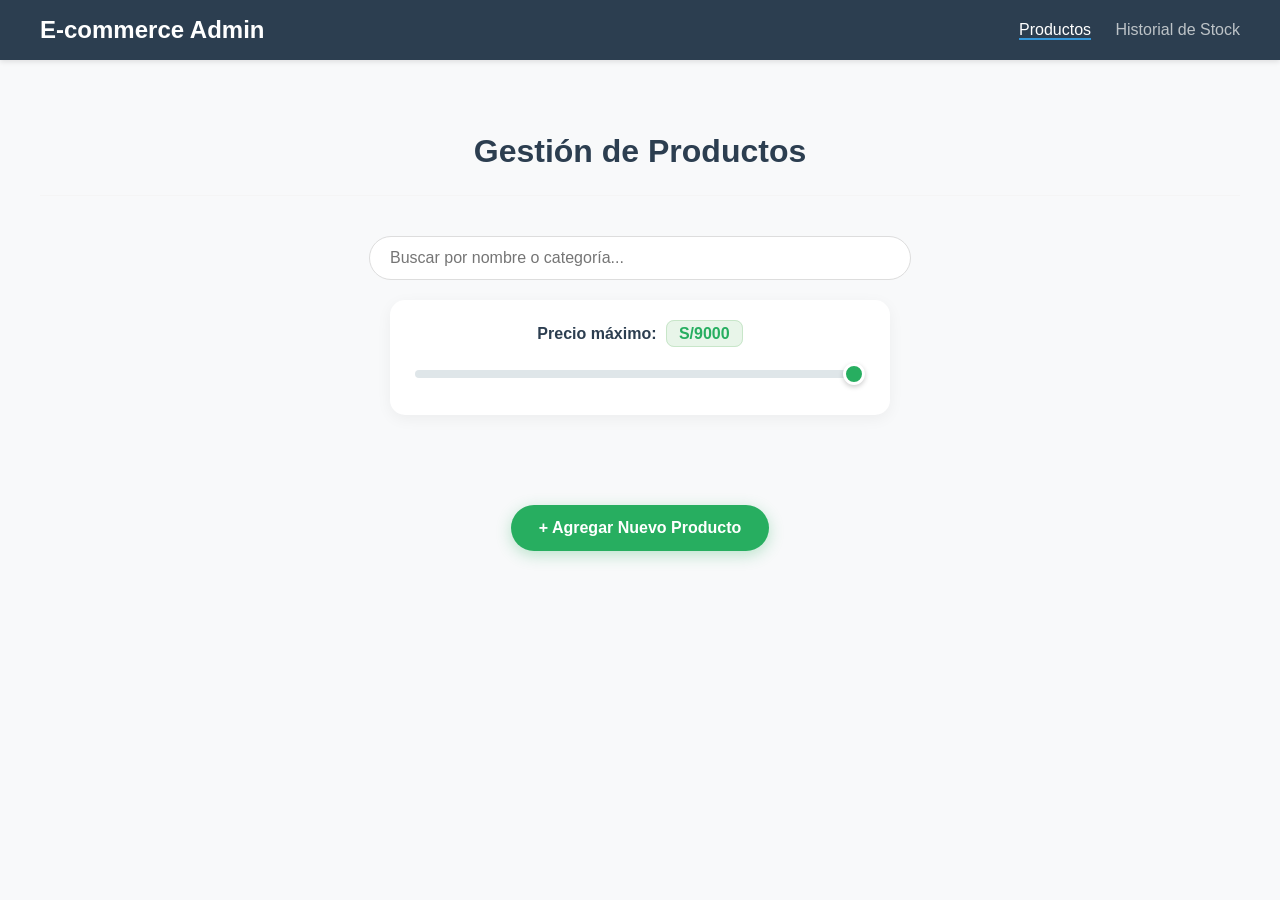
==== frontend/index.html @ ecd9fe41 "Implementacion de una salida al comprar productos simulando la compra  y mejora de los estilos" ====
<!DOCTYPE html>
<html lang="en">
<head>
    <meta charset="UTF-8">
    <meta name="viewport" content="width=device-width, initial-scale=1.0">
    <title>Mi Tienda</title>
    <link rel="stylesheet" href="css/styles.css">
</head>
<body>
    <nav class="navbar">
        <div class="nav-container">
            <span class="logo">E-commerce Admin</span>
            <div class="nav-links">
                <a href="index.html" class="active">Productos</a>
                <a href="historial.html">Historial de Stock</a>
            </div>
        </div>
    </nav>

    <main class="container">
        <h1>Gestión de Productos</h1>
        <div class="filtros-seccion">
            <div class="filter-container" id="categorias-filtros">
            </div>
        </div>

        <div class="search-container">
            <input type="text" id="buscador" placeholder="Buscar por nombre o categoría..." onkeyup="filtrarProductos()">
        </div>

        <div class="precio-filtro-container">
            <label for="precioRange">Precio máximo: <span id="precioMaxLabel">S/9000</span></label>
            <input type="range" id="precioRange" min="0" max="9000" step="50" value="9000" oninput="filtrarProductos()">
        </div>

        <div id="contenedor-productos"></div>

        <div class="admin-actions">
    <button class="btn-principal" onclick="abrirModal()">+ Agregar Nuevo Producto</button>
</div>

    <div id="modalProducto" class="modal">
        <div class="modal-content">
            <span class="close" onclick="cerrarModal()">&times;</span>
            <h2>Detalles del Producto</h2>
            <div class="form-container-modal">
                <input type="text" id="nombre" placeholder="Nombre del producto">
            <div class="row">
                <input type="number" id="precio" placeholder="Precio (S/)">
                <select id="categoria">
                    <option value="">Categoría</option>
                </select>
            </div>
                <input type="text" id="imagenURL" placeholder="URL de la imagen">
                <button class="btn-guardar" onclick="agregarProducto()">Guardar en Catálogo</button>
            </div>
        </div>
    </div>
    </main>
    
    <script src="js/app.js"></script>
</body>
</html>
---- frontend/css/styles.css ----
/* Estilos para la Navbar */
.navbar {
    background-color: #2c3e50;
    padding: 1rem 0;
    color: white;
    margin-bottom: 2rem;
    box-shadow: 0 2px 5px rgba(0,0,0,0.1);
    
    /* SEGURIDAD DE ANCHO TOTAL */
    width: 100%;
    margin-top: 0;
}

.nav-container {
    max-width: 1200px;
    margin: 0 auto;
    display: flex;
    justify-content: space-between;
    align-items: center;
    padding: 0 20px;
}

.logo {
    font-size: 1.5rem;
    font-weight: bold;
}

.nav-links a {
    color: #bdc3c7;
    text-decoration: none;
    margin-left: 20px;
    font-weight: 500;
    transition: color 0.3s;
}

.nav-links a:hover, .nav-links a.active {
    color: white;
    border-bottom: 2px solid #3498db;
}

.container {
    max-width: 1200px;
    margin: 0 auto;
    padding: 20px;
}

/* --- CONFIGURACIÓN GENERAL --- */
body {
    font-family: 'Segoe UI', Roboto, Helvetica, Arial, sans-serif;
    background-color: #f8f9fa;
    margin: 0;
    padding: 0px;
    color: #333;
}



h1, h2 {
    text-align: center;
    color: #2c3e50;
}

/* --- CONTENEDOR DE PRODUCTOS --- */
#contenedor-productos {
    display: flex;
    gap: 25px;
    flex-wrap: wrap;
    justify-content: center;
    padding: 20px 0;
}

/* --- TARJETA DE PRODUCTO (CARD) --- */
.card {
    background: white;
    width: 240px;
    border-radius: 12px;
    overflow: hidden; /* Para que la imagen respete el radio del borde */
    box-shadow: 0 4px 15px rgba(0,0,0,0.1);
    display: flex;
    flex-direction: column;
    transition: transform 0.3s ease, box-shadow 0.3s ease;
}

.card:hover {
    transform: translateY(-5px);
    box-shadow: 0 8px 25px rgba(0,0,0,0.15);
}

/* --- IMAGEN DEL PRODUCTO --- */
.card img {
    width: 100%;
    height: 180px;
    object-fit: contain; /* Evita que la imagen se deforme */
    background-color: #fff;
    padding: 10px;
    box-sizing: border-box;
    border-bottom: 1px solid #f0f0f0;
    min-height: 180px; 
}

/* --- CUERPO DE LA TARJETA --- */
.card-body {
    padding: 15px;
    display: flex;
    flex-direction: column;
    gap: 8px;
}

.card h3 {
    margin: 0;
    font-size: 1.1rem;
    color: #1a1a1a;
    min-height: 2.8em; /* Reserva espacio para nombres largos */
}

.categoria span {
    background: #e9ecef;
    padding: 4px 12px;
    border-radius: 20px;
    font-size: 0.75rem;
    font-weight: bold;
    color: #6c757d;
    text-transform: uppercase;
}

.precio {
    font-size: 1.25rem;
    font-weight: bold;
    color: #28a745;
    margin: 5px 0;
}

/* --- PIE DE LA TARJETA (BOTONES) --- */
.card-footer {
    padding: 15px;
    display: flex;
    flex-direction: column;
    gap: 10px;
    margin-top: auto; 
}


.btn-comprar {
    width: 100%;
    padding: 10px;
    background-color: #007bff;
    color: white;
    border: none;
    border-radius: 8px;
    font-weight: 600;
    cursor: pointer;
    transition: background 0.3s;
}

.btn-comprar:hover {
    background-color: #0056b3;
}


.acciones-admin {
    display: flex;
    justify-content: center;
    gap: 10px;
    margin-top: 5px;
}

.btn-icon {
    flex: 1;
    display: flex;
    align-items: center;
    justify-content: center;
    padding: 8px;
    border: none;
    border-radius: 8px;
    cursor: pointer;
    width: 35px;
    height: 35px;
    transition: opacity 0.2s, transform 0.2s;
}

.btn-icon:hover {
    opacity: 0.9;
    transform: scale(1.05);
}

.btn-icon img {
    width: 18px !important; 
    height: 18px !important;
    border: none !important;
    padding: 0 !important;
    background: transparent !important;
}

.btn-editar { background-color: #ffc107; }
.btn-eliminar { background-color: #dc3545; }


h2 {
    margin-top: 50px;
    border-top: 2px solid #ddd;
    padding-top: 30px;
}

.form-container {
    max-width: 400px;
    margin: 0 auto 50px auto;
    display: flex;
    flex-direction: column;
    gap: 10px;
    background: white;
    padding: 20px;
    border-radius: 10px;
    box-shadow: 0 2px 10px rgba(0,0,0,0.05);
}


@keyframes spin {
    to { transform: rotate(360deg); }
}

.spinner {
    display: inline-block;
    width: 12px;
    height: 12px;
    border: 2px solid rgba(255,255,255,.3);
    border-radius: 50%;
    border-top-color: #fff;
    animation: spin 0.8s linear infinite;
    margin-left: 8px;
    vertical-align: middle;
}


.form-container button {
    transition: background-color 0.3s ease, transform 0.2s ease;
}

.form-container button:disabled {
    cursor: not-allowed;
    opacity: 0.8;
}

input, select {
    padding: 10px;
    border: 1px solid #ccc;
    border-radius: 5px;
    font-size: 1rem;
}

button[onclick="agregarProducto()"] {
    background-color: #28a745;
    color: white;
    font-weight: bold;
    padding: 12px;
    border: none;
    border-radius: 5px;
    cursor: pointer;
}


/* Contenedor de notificaciones */
#toast-container {
    position: fixed;
    top: 20px;
    right: 20px;
    z-index: 1000;
}

.toast {
    background-color: #333;
    color: white;
    padding: 12px 24px;
    border-radius: 8px;
    margin-bottom: 10px;
    box-shadow: 0 4px 12px rgba(0,0,0,0.15);
    display: flex;
    align-items: center;
    animation: slideIn 0.3s ease, fadeOut 0.5s ease 2.5s forwards;
    min-width: 200px;
}

.toast.success { border-left: 5px solid #28a745; }
.toast.error { border-left: 5px solid #dc3545; }
.toast.warning { border-left: 5px solid #ffc107; }

@keyframes slideIn {
    from { transform: translateX(100%); opacity: 0; }
    to { transform: translateX(0); opacity: 1; }
}

@keyframes fadeOut {
    to { opacity: 0; transform: translateY(-20px); }
}


/*ESTILOS FILTRO POR CATEGORIA*/
.filtros-seccion {
    margin-top: 25px;
    padding-top: 20px;
    border-top: 1px solid #f5f5f5;
}

.filter-container {
    display: flex;
    justify-content: center;
    gap: 10px;
    flex-wrap: wrap;
}

.filter-btn {
    padding: 8px 20px;
    border: 2px solid #007bff;
    background-color: white;
    color: #007bff;
    border-radius: 25px;
    cursor: pointer;
    font-weight: bold;
    transition: all 0.3s ease;
}

.filter-btn:hover {
    background-color: #f0f7ff;
}

.filter-btn.active {
    background-color: #007bff;
    color: white;
    box-shadow: 0 4px 10px rgba(0, 123, 255, 0.3);
}


/* --- CONTENEDOR DEL SLIDER DE PRECIO --- */
.precio-filtro-container {
    max-width: 500px;
    margin: 20px auto; /* Centra el bloque entero horizontalmente */
    padding: 25px;     /* Espacio interno para que nada toque los bordes */
    background: #ffffff;
    border-radius: 15px;
    box-shadow: 0 4px 15px rgba(0,0,0,0.05);
    box-sizing: border-box; /* CRÍTICO: asegura que el padding no estire el div */
    display: flex;
    flex-direction: column;
    align-items: center;    /* Centra los hijos (label e input) */
}

.precio-filtro-container label {
    display: block;
    margin-bottom: 15px;
    font-weight: 600;
    color: #2c3e50;
    font-size: 1rem;
}

#precioMaxLabel {
    background: #e8f5e9; /* Verde suave de fondo */
    color: #27ae60;    /* Verde profesional */
    padding: 4px 12px;
    border-radius: 8px;
    font-weight: bold;
    margin-left: 5px;
    border: 1px solid #c8e6c9;
}

/* --- ESTILOS DEL INPUT RANGE (EL SLIDER) --- */
input[type=range] {
    -webkit-appearance: none; /* Quita el estilo por defecto */
    width: 100%;
    background: transparent;
    cursor: pointer;
    border: none;
}

input[type=range]:focus {
    outline: none;
}

/* La línea/pista del slider (Chrome, Safari, Edge) */
input[type=range]::-webkit-slider-runnable-track {
    width: 100%;
    height: 8px;
    background: #dfe6e9;
    border-radius: 5px;
    transition: background 0.3s;
}

/* El círculo/botón del slider (Chrome, Safari, Edge) */
input[type=range]::-webkit-slider-thumb {
    -webkit-appearance: none;
    height: 22px;
    width: 22px;
    border-radius: 50%;
    background: #27ae60;
    border: 3px solid #ffffff;
    box-shadow: 0 2px 5px rgba(0,0,0,0.2);
    margin-top: -7px; /* Centra el botón sobre la línea */
    transition: transform 0.2s ease, background 0.2s ease;
}

/* Efecto hover al tocar el botón */
input[type=range]:active::-webkit-slider-thumb {
    transform: scale(1.2);
    background: #219150;
}

/* La línea/pista (Firefox) */
input[type=range]::-moz-range-track {
    width: 100%;
    height: 8px;
    background: #dfe6e9;
    border-radius: 5px;
}

/* El botón (Firefox) */
input[type=range]::-moz-range-thumb {
    height: 18px;
    width: 18px;
    border-radius: 50%;
    background: #27ae60;
    border: 3px solid #ffffff;
    box-shadow: 0 2px 5px rgba(0,0,0,0.2);
    cursor: pointer;
}


.search-container {
    margin: 20px 0;
    text-align: center;
}

#buscador {
    width: 80%;
    max-width: 500px;
    padding: 12px 20px;
    border-radius: 25px;
    border: 1px solid #ddd;
    outline: none;
    transition: box-shadow 0.3s ease;
}

#buscador:focus {
    box-shadow: 0 0 8px rgba(0, 123, 255, 0.5);
}

/*Estilos del stock*/
.stock-bajo {
    color: #dc3545; /* Rojo */
    font-weight: bold;
}

.stock-normal {
    color: #28a745; /* Verde */
}

/* Estilo para el botón de surtir */
.btn-surtir {
    background-color: #17a2b8; /* Azul cyan profesional */
}


/*ESTILOS DE LAS ACCIONES DE ADMINISTRADOR */
.admin-actions {
    display: flex;
    justify-content: center;
    margin: 30px 0;
}

.btn-principal {
    background-color: #27ae60;
    color: white;
    padding: 14px 28px;
    border: none;
    border-radius: 50px; /* Estilo redondeado moderno */
    font-size: 1rem;
    font-weight: bold;
    cursor: pointer;
    box-shadow: 0 4px 15px rgba(39, 174, 96, 0.3);
    transition: all 0.3s ease;
}

.btn-principal:hover {
    transform: translateY(-2px);
    background-color: #2ecc71;
    box-shadow: 0 6px 20px rgba(39, 174, 96, 0.4);
}

/* --- ESTILOS DEL MODAL --- */
.modal {
    display: none; 
    position: fixed; 
    z-index: 2000; 
    left: 0;
    top: 0;
    width: 100%;
    height: 100%;
    background-color: rgba(44, 62, 80, 0.7); /* Color del Navbar con transparencia */
    backdrop-filter: blur(5px); /* Efecto desenfoque */
}

.modal-content {
    background-color: #fff;
    margin: 10vh auto;
    padding: 40px;
    border-radius: 20px;
    width: 90%;
    max-width: 500px;
    box-shadow: 0 15px 35px rgba(0,0,0,0.2);
    position: relative;
    animation: zoomIn 0.3s ease;
}

@keyframes zoomIn {
    from { transform: scale(0.9); opacity: 0; }
    to { transform: scale(1); opacity: 1; }
}

.close {
    position: absolute;
    right: 25px;
    top: 20px;
    font-size: 28px;
    color: #95a5a6;
    cursor: pointer;
    transition: color 0.2s;
}

.close:hover {
    color: #e74c3c;
}

/* --- FORMULARIO DENTRO DEL MODAL --- */
.form-container-modal {
    display: flex;
    flex-direction: column;
    gap: 15px;
    margin-top: 20px;
}

.form-container-modal h2 {
    margin-bottom: 10px;
    border: none;
    padding: 0;
}

.form-container-modal .row {
    display: flex;
    gap: 15px;
}

.form-container-modal .row input, 
.form-container-modal .row select {
    flex: 1;
}

.form-container-modal input, 
.form-container-modal select {
    padding: 12px 15px;
    border: 1.5px solid #eee;
    border-radius: 10px;
    font-size: 1rem;
    outline: none;
    transition: border-color 0.3s;
}

.form-container-modal input:focus {
    border-color: #3498db;
}

.btn-guardar {
    background-color: #2c3e50;
    color: white;
    padding: 15px;
    border: none;
    border-radius: 10px;
    font-weight: bold;
    font-size: 1rem;
    cursor: pointer;
    margin-top: 10px;
    transition: background 0.3s;
}

.btn-guardar:hover {
    background-color: #34495e;
}



/*ESTILOS DEL PANEL DE GESTION*/
/* Header Administrativo */
.admin-header {
    background-color: #2c3e50;
    color: white;
    padding: 1.5rem;
    display: flex;
    justify-content: space-between;
    align-items: center;
    box-shadow: 0 4px 10px rgba(0,0,0,0.1);
}

.admin-header h1 {
    font-size: 1.4rem;
    margin: 0;
}

.btn-nav {
    color: #bdc3c7;
    text-decoration: none;
    margin-left: 1.5rem;
    padding: 0.5rem 1rem;
    border-radius: 5px;
    transition: all 0.3s;
}

.btn-nav:hover {
    color: white;
    background-color: rgba(255,255,255,0.1);
}

.btn-nav.active {
    color: white;
    background-color: #3498db;
    font-weight: bold;
}

.table-section {
    margin-top: 2rem;
    background: white;
    padding: 20px;
    border-radius: 10px;
    box-shadow: 0 4px 6px rgba(0,0,0,0.05);
}

.table-wrapper {
    overflow-x: auto; /* Permite scroll horizontal en celulares */
}

table {
    width: 100%;
    border-collapse: collapse;
    margin-top: 1rem;
    font-family: 'Segoe UI', Tahoma, Geneva, Verdana, sans-serif;
}

th {
    background-color: #f8f9fa;
    color: #7f8c8d;
    text-transform: uppercase;
    font-size: 0.85rem;
    letter-spacing: 1px;
    padding: 15px;
    border-bottom: 2px solid #eee;
    text-align: left;
}

td {
    padding: 15px;
    border-bottom: 1px solid #f1f1f1;
    color: #34495e;
    font-size: 0.95rem;
}

tr:hover {
    background-color: #fcfcfc;
}

/* Colores para las operaciones */
.badge {
    padding: 5px 10px;
    border-radius: 15px;
    font-size: 0.75rem;
    font-weight: bold;
}

.badge.entrada {
    background-color: #d4edda;
    color: #155724;
}

.badge.salida {
    background-color: #f8d7da;
    color: #721c24;
}

/* Resaltar la cantidad */
.cantidad-positiva {
    color: #27ae60;
    font-weight: bold;
}

.cantidad-negativa {
    color: #e74c3c;
    font-weight: bold;
}
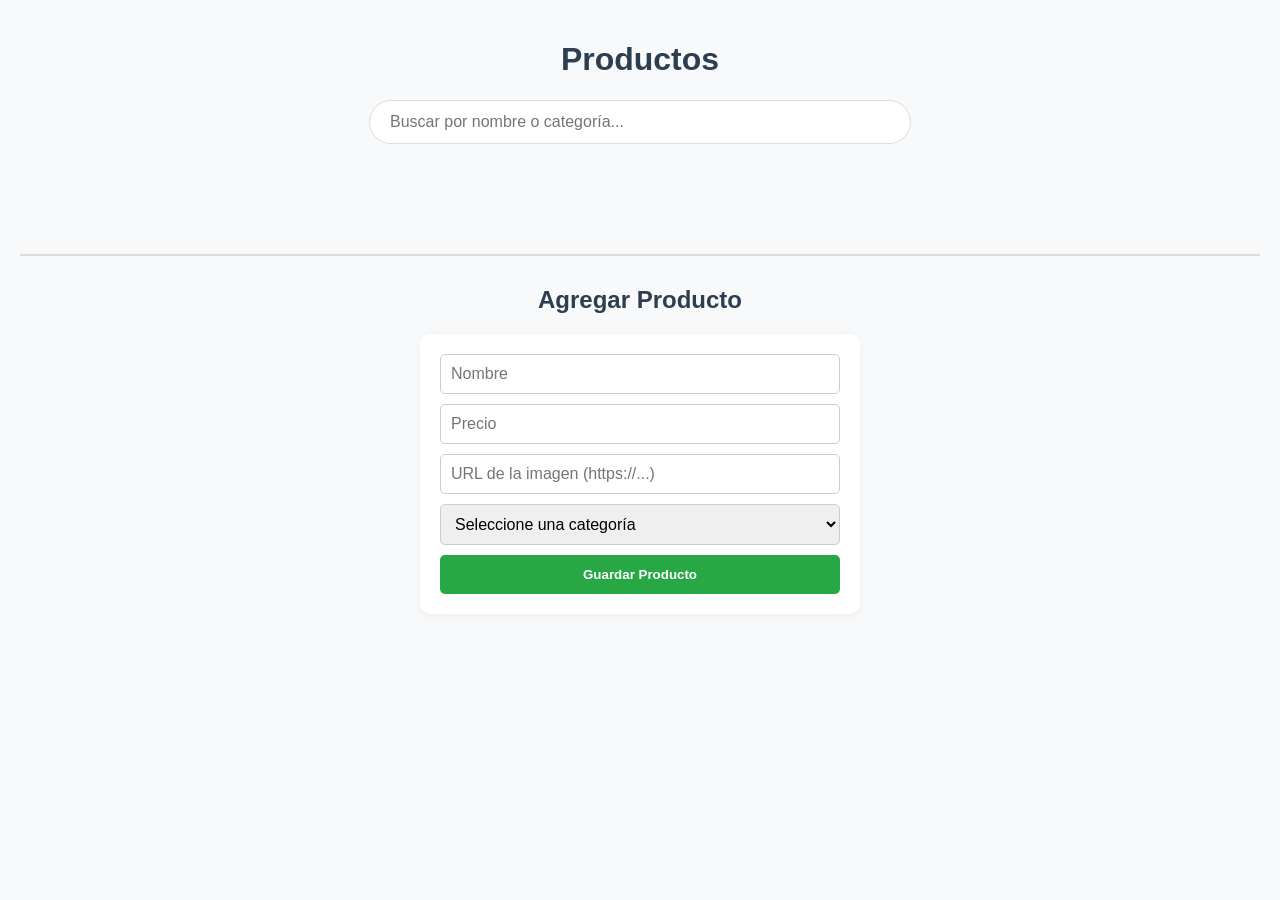
==== commit 678ca2ba: "Merge remote-tracking branch 'origin/renato' into armando" ====
--- a/frontend/index.html
+++ b/frontend/index.html
@@ -7,57 +7,27 @@
     <link rel="stylesheet" href="css/styles.css">
 </head>
 <body>
-    <nav class="navbar">
-        <div class="nav-container">
-            <span class="logo">E-commerce Admin</span>
-            <div class="nav-links">
-                <a href="index.html" class="active">Productos</a>
-                <a href="historial.html">Historial de Stock</a>
-            </div>
+    
+    <h1>Productos</h1>
+    <div class="search-container">
+        <input type="text" id="buscador" placeholder="Buscar por nombre o categoría..." onkeyup="filtrarProductos()">
+    </div>
+
+    <div id="contenedor-productos"></div>
+
+    <h2>Agregar Producto</h2>
+        <div class="form-container">
+            <input type="text" id="nombre" placeholder="Nombre">
+            <input type="number" id="precio" placeholder="Precio">
+            <input type="text" id="imagenURL" placeholder="URL de la imagen (https://...)">
+
+            <select id="categoria">
+                <option value="">Seleccione una categoría</option>
+            </select>
+
+            <button onclick="agregarProducto()">Guardar Producto</button>
         </div>
-    </nav>
-
-    <main class="container">
-        <h1>Gestión de Productos</h1>
-        <div class="filtros-seccion">
-            <div class="filter-container" id="categorias-filtros">
-            </div>
-        </div>
-
-        <div class="search-container">
-            <input type="text" id="buscador" placeholder="Buscar por nombre o categoría..." onkeyup="filtrarProductos()">
-        </div>
-
-        <div class="precio-filtro-container">
-            <label for="precioRange">Precio máximo: <span id="precioMaxLabel">S/9000</span></label>
-            <input type="range" id="precioRange" min="0" max="9000" step="50" value="9000" oninput="filtrarProductos()">
-        </div>
-
-        <div id="contenedor-productos"></div>
-
-        <div class="admin-actions">
-    <button class="btn-principal" onclick="abrirModal()">+ Agregar Nuevo Producto</button>
-</div>
-
-    <div id="modalProducto" class="modal">
-        <div class="modal-content">
-            <span class="close" onclick="cerrarModal()">&times;</span>
-            <h2>Detalles del Producto</h2>
-            <div class="form-container-modal">
-                <input type="text" id="nombre" placeholder="Nombre del producto">
-            <div class="row">
-                <input type="number" id="precio" placeholder="Precio (S/)">
-                <select id="categoria">
-                    <option value="">Categoría</option>
-                </select>
-            </div>
-                <input type="text" id="imagenURL" placeholder="URL de la imagen">
-                <button class="btn-guardar" onclick="agregarProducto()">Guardar en Catálogo</button>
-            </div>
-        </div>
-    </div>
-    </main>
     
     <script src="js/app.js"></script>
 </body>
-</html>+</html> 
--- a/frontend/css/styles.css
+++ b/frontend/css/styles.css
@@ -1,59 +1,11 @@
-/* Estilos para la Navbar */
-.navbar {
-    background-color: #2c3e50;
-    padding: 1rem 0;
-    color: white;
-    margin-bottom: 2rem;
-    box-shadow: 0 2px 5px rgba(0,0,0,0.1);
-    
-    /* SEGURIDAD DE ANCHO TOTAL */
-    width: 100%;
-    margin-top: 0;
-}
-
-.nav-container {
-    max-width: 1200px;
-    margin: 0 auto;
-    display: flex;
-    justify-content: space-between;
-    align-items: center;
-    padding: 0 20px;
-}
-
-.logo {
-    font-size: 1.5rem;
-    font-weight: bold;
-}
-
-.nav-links a {
-    color: #bdc3c7;
-    text-decoration: none;
-    margin-left: 20px;
-    font-weight: 500;
-    transition: color 0.3s;
-}
-
-.nav-links a:hover, .nav-links a.active {
-    color: white;
-    border-bottom: 2px solid #3498db;
-}
-
-.container {
-    max-width: 1200px;
-    margin: 0 auto;
-    padding: 20px;
-}
-
 /* --- CONFIGURACIÓN GENERAL --- */
 body {
     font-family: 'Segoe UI', Roboto, Helvetica, Arial, sans-serif;
     background-color: #f8f9fa;
     margin: 0;
-    padding: 0px;
+    padding: 20px;
     color: #333;
 }
-
-
 
 h1, h2 {
     text-align: center;
@@ -292,136 +244,6 @@
     to { opacity: 0; transform: translateY(-20px); }
 }
 
-
-/*ESTILOS FILTRO POR CATEGORIA*/
-.filtros-seccion {
-    margin-top: 25px;
-    padding-top: 20px;
-    border-top: 1px solid #f5f5f5;
-}
-
-.filter-container {
-    display: flex;
-    justify-content: center;
-    gap: 10px;
-    flex-wrap: wrap;
-}
-
-.filter-btn {
-    padding: 8px 20px;
-    border: 2px solid #007bff;
-    background-color: white;
-    color: #007bff;
-    border-radius: 25px;
-    cursor: pointer;
-    font-weight: bold;
-    transition: all 0.3s ease;
-}
-
-.filter-btn:hover {
-    background-color: #f0f7ff;
-}
-
-.filter-btn.active {
-    background-color: #007bff;
-    color: white;
-    box-shadow: 0 4px 10px rgba(0, 123, 255, 0.3);
-}
-
-
-/* --- CONTENEDOR DEL SLIDER DE PRECIO --- */
-.precio-filtro-container {
-    max-width: 500px;
-    margin: 20px auto; /* Centra el bloque entero horizontalmente */
-    padding: 25px;     /* Espacio interno para que nada toque los bordes */
-    background: #ffffff;
-    border-radius: 15px;
-    box-shadow: 0 4px 15px rgba(0,0,0,0.05);
-    box-sizing: border-box; /* CRÍTICO: asegura que el padding no estire el div */
-    display: flex;
-    flex-direction: column;
-    align-items: center;    /* Centra los hijos (label e input) */
-}
-
-.precio-filtro-container label {
-    display: block;
-    margin-bottom: 15px;
-    font-weight: 600;
-    color: #2c3e50;
-    font-size: 1rem;
-}
-
-#precioMaxLabel {
-    background: #e8f5e9; /* Verde suave de fondo */
-    color: #27ae60;    /* Verde profesional */
-    padding: 4px 12px;
-    border-radius: 8px;
-    font-weight: bold;
-    margin-left: 5px;
-    border: 1px solid #c8e6c9;
-}
-
-/* --- ESTILOS DEL INPUT RANGE (EL SLIDER) --- */
-input[type=range] {
-    -webkit-appearance: none; /* Quita el estilo por defecto */
-    width: 100%;
-    background: transparent;
-    cursor: pointer;
-    border: none;
-}
-
-input[type=range]:focus {
-    outline: none;
-}
-
-/* La línea/pista del slider (Chrome, Safari, Edge) */
-input[type=range]::-webkit-slider-runnable-track {
-    width: 100%;
-    height: 8px;
-    background: #dfe6e9;
-    border-radius: 5px;
-    transition: background 0.3s;
-}
-
-/* El círculo/botón del slider (Chrome, Safari, Edge) */
-input[type=range]::-webkit-slider-thumb {
-    -webkit-appearance: none;
-    height: 22px;
-    width: 22px;
-    border-radius: 50%;
-    background: #27ae60;
-    border: 3px solid #ffffff;
-    box-shadow: 0 2px 5px rgba(0,0,0,0.2);
-    margin-top: -7px; /* Centra el botón sobre la línea */
-    transition: transform 0.2s ease, background 0.2s ease;
-}
-
-/* Efecto hover al tocar el botón */
-input[type=range]:active::-webkit-slider-thumb {
-    transform: scale(1.2);
-    background: #219150;
-}
-
-/* La línea/pista (Firefox) */
-input[type=range]::-moz-range-track {
-    width: 100%;
-    height: 8px;
-    background: #dfe6e9;
-    border-radius: 5px;
-}
-
-/* El botón (Firefox) */
-input[type=range]::-moz-range-thumb {
-    height: 18px;
-    width: 18px;
-    border-radius: 50%;
-    background: #27ae60;
-    border: 3px solid #ffffff;
-    box-shadow: 0 2px 5px rgba(0,0,0,0.2);
-    cursor: pointer;
-}
-
-
 .search-container {
     margin: 20px 0;
     text-align: center;
@@ -439,254 +261,4 @@
 
 #buscador:focus {
     box-shadow: 0 0 8px rgba(0, 123, 255, 0.5);
-}
-
-/*Estilos del stock*/
-.stock-bajo {
-    color: #dc3545; /* Rojo */
-    font-weight: bold;
-}
-
-.stock-normal {
-    color: #28a745; /* Verde */
-}
-
-/* Estilo para el botón de surtir */
-.btn-surtir {
-    background-color: #17a2b8; /* Azul cyan profesional */
-}
-
-
-/*ESTILOS DE LAS ACCIONES DE ADMINISTRADOR */
-.admin-actions {
-    display: flex;
-    justify-content: center;
-    margin: 30px 0;
-}
-
-.btn-principal {
-    background-color: #27ae60;
-    color: white;
-    padding: 14px 28px;
-    border: none;
-    border-radius: 50px; /* Estilo redondeado moderno */
-    font-size: 1rem;
-    font-weight: bold;
-    cursor: pointer;
-    box-shadow: 0 4px 15px rgba(39, 174, 96, 0.3);
-    transition: all 0.3s ease;
-}
-
-.btn-principal:hover {
-    transform: translateY(-2px);
-    background-color: #2ecc71;
-    box-shadow: 0 6px 20px rgba(39, 174, 96, 0.4);
-}
-
-/* --- ESTILOS DEL MODAL --- */
-.modal {
-    display: none; 
-    position: fixed; 
-    z-index: 2000; 
-    left: 0;
-    top: 0;
-    width: 100%;
-    height: 100%;
-    background-color: rgba(44, 62, 80, 0.7); /* Color del Navbar con transparencia */
-    backdrop-filter: blur(5px); /* Efecto desenfoque */
-}
-
-.modal-content {
-    background-color: #fff;
-    margin: 10vh auto;
-    padding: 40px;
-    border-radius: 20px;
-    width: 90%;
-    max-width: 500px;
-    box-shadow: 0 15px 35px rgba(0,0,0,0.2);
-    position: relative;
-    animation: zoomIn 0.3s ease;
-}
-
-@keyframes zoomIn {
-    from { transform: scale(0.9); opacity: 0; }
-    to { transform: scale(1); opacity: 1; }
-}
-
-.close {
-    position: absolute;
-    right: 25px;
-    top: 20px;
-    font-size: 28px;
-    color: #95a5a6;
-    cursor: pointer;
-    transition: color 0.2s;
-}
-
-.close:hover {
-    color: #e74c3c;
-}
-
-/* --- FORMULARIO DENTRO DEL MODAL --- */
-.form-container-modal {
-    display: flex;
-    flex-direction: column;
-    gap: 15px;
-    margin-top: 20px;
-}
-
-.form-container-modal h2 {
-    margin-bottom: 10px;
-    border: none;
-    padding: 0;
-}
-
-.form-container-modal .row {
-    display: flex;
-    gap: 15px;
-}
-
-.form-container-modal .row input, 
-.form-container-modal .row select {
-    flex: 1;
-}
-
-.form-container-modal input, 
-.form-container-modal select {
-    padding: 12px 15px;
-    border: 1.5px solid #eee;
-    border-radius: 10px;
-    font-size: 1rem;
-    outline: none;
-    transition: border-color 0.3s;
-}
-
-.form-container-modal input:focus {
-    border-color: #3498db;
-}
-
-.btn-guardar {
-    background-color: #2c3e50;
-    color: white;
-    padding: 15px;
-    border: none;
-    border-radius: 10px;
-    font-weight: bold;
-    font-size: 1rem;
-    cursor: pointer;
-    margin-top: 10px;
-    transition: background 0.3s;
-}
-
-.btn-guardar:hover {
-    background-color: #34495e;
-}
-
-
-
-/*ESTILOS DEL PANEL DE GESTION*/
-/* Header Administrativo */
-.admin-header {
-    background-color: #2c3e50;
-    color: white;
-    padding: 1.5rem;
-    display: flex;
-    justify-content: space-between;
-    align-items: center;
-    box-shadow: 0 4px 10px rgba(0,0,0,0.1);
-}
-
-.admin-header h1 {
-    font-size: 1.4rem;
-    margin: 0;
-}
-
-.btn-nav {
-    color: #bdc3c7;
-    text-decoration: none;
-    margin-left: 1.5rem;
-    padding: 0.5rem 1rem;
-    border-radius: 5px;
-    transition: all 0.3s;
-}
-
-.btn-nav:hover {
-    color: white;
-    background-color: rgba(255,255,255,0.1);
-}
-
-.btn-nav.active {
-    color: white;
-    background-color: #3498db;
-    font-weight: bold;
-}
-
-.table-section {
-    margin-top: 2rem;
-    background: white;
-    padding: 20px;
-    border-radius: 10px;
-    box-shadow: 0 4px 6px rgba(0,0,0,0.05);
-}
-
-.table-wrapper {
-    overflow-x: auto; /* Permite scroll horizontal en celulares */
-}
-
-table {
-    width: 100%;
-    border-collapse: collapse;
-    margin-top: 1rem;
-    font-family: 'Segoe UI', Tahoma, Geneva, Verdana, sans-serif;
-}
-
-th {
-    background-color: #f8f9fa;
-    color: #7f8c8d;
-    text-transform: uppercase;
-    font-size: 0.85rem;
-    letter-spacing: 1px;
-    padding: 15px;
-    border-bottom: 2px solid #eee;
-    text-align: left;
-}
-
-td {
-    padding: 15px;
-    border-bottom: 1px solid #f1f1f1;
-    color: #34495e;
-    font-size: 0.95rem;
-}
-
-tr:hover {
-    background-color: #fcfcfc;
-}
-
-/* Colores para las operaciones */
-.badge {
-    padding: 5px 10px;
-    border-radius: 15px;
-    font-size: 0.75rem;
-    font-weight: bold;
-}
-
-.badge.entrada {
-    background-color: #d4edda;
-    color: #155724;
-}
-
-.badge.salida {
-    background-color: #f8d7da;
-    color: #721c24;
-}
-
-/* Resaltar la cantidad */
-.cantidad-positiva {
-    color: #27ae60;
-    font-weight: bold;
-}
-
-.cantidad-negativa {
-    color: #e74c3c;
-    font-weight: bold;
 }
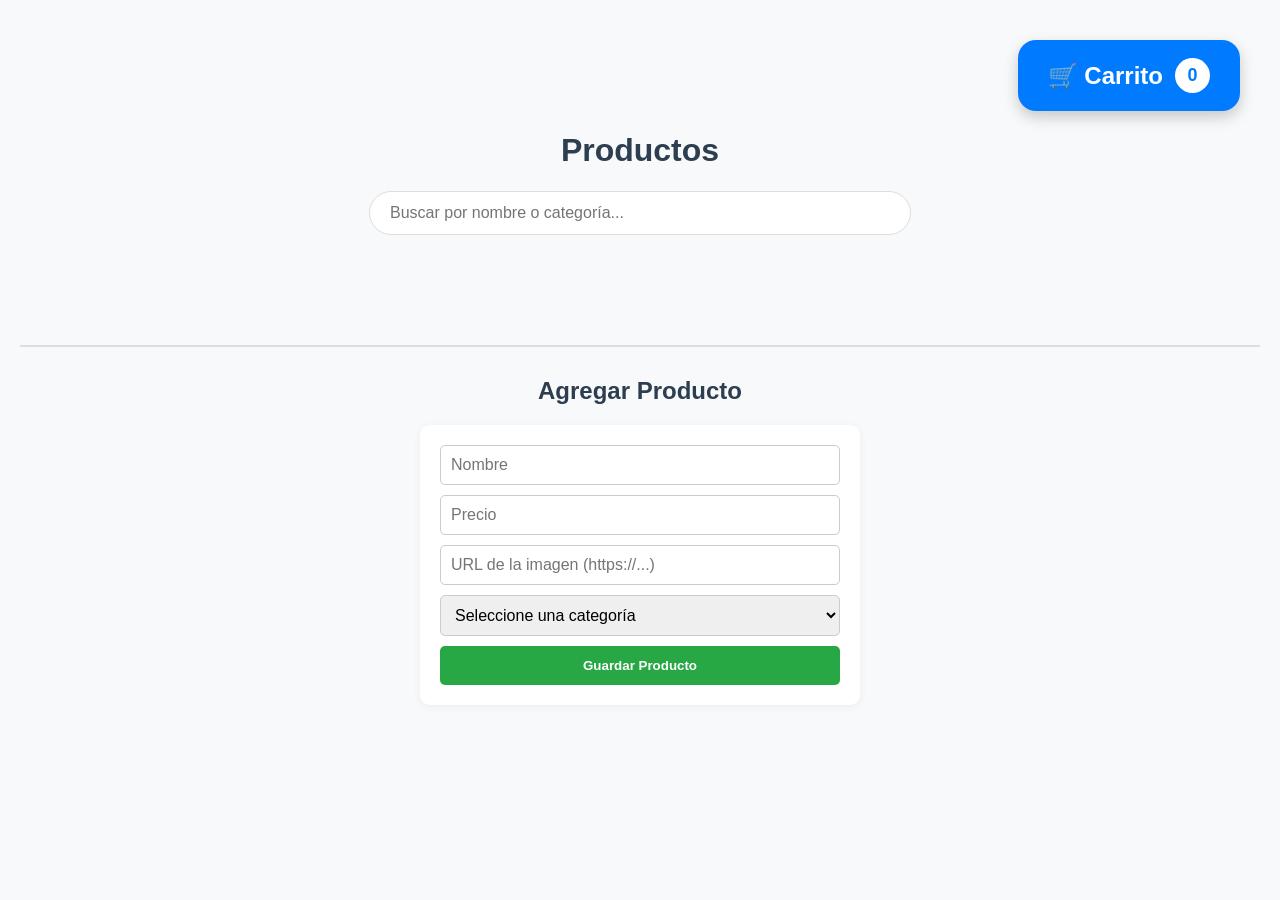
==== commit f2e8cd80: "Implementacion de carrito checkout y patron adapter" ====
--- a/frontend/index.html
+++ b/frontend/index.html
@@ -7,7 +7,17 @@
     <link rel="stylesheet" href="css/styles.css">
 </head>
 <body>
-    
+    <div class="carrito-top">
+
+    <a href="carrito.html" class="btn-carrito">
+
+        🛒 Carrito
+
+        <span id="contador-carrito">0</span>
+
+    </a>
+
+</div>
     <h1>Productos</h1>
     <div class="search-container">
         <input type="text" id="buscador" placeholder="Buscar por nombre o categoría..." onkeyup="filtrarProductos()">
@@ -30,4 +40,4 @@
     
     <script src="js/app.js"></script>
 </body>
-</html> +</html>
--- a/frontend/css/styles.css
+++ b/frontend/css/styles.css
@@ -211,37 +211,169 @@
 
 
 /* Contenedor de notificaciones */
-#toast-container {
+
+#toast-container{
+
     position: fixed;
+
     top: 20px;
+
     right: 20px;
-    z-index: 1000;
-}
-
-.toast {
-    background-color: #333;
+
+    z-index: 9999;
+}
+
+
+/* TOAST GENERAL */
+.toast{
+width: 420px;
+
+   min-height: 110px;
+
+    margin-bottom: 20px;
+
+    border-radius: 18px;
+
+    overflow: hidden;
+
+    display: flex;
+
+    align-items: stretch;
+
+    box-shadow: 0 8px 20px rgba(0,0,0,0.25);
+
+    animation: aparecer 0.4s ease;
+
     color: white;
-    padding: 12px 24px;
-    border-radius: 8px;
-    margin-bottom: 10px;
-    box-shadow: 0 4px 12px rgba(0,0,0,0.15);
-    display: flex;
-    align-items: center;
-    animation: slideIn 0.3s ease, fadeOut 0.5s ease 2.5s forwards;
-    min-width: 200px;
-}
-
-.toast.success { border-left: 5px solid #28a745; }
-.toast.error { border-left: 5px solid #dc3545; }
-.toast.warning { border-left: 5px solid #ffc107; }
-
-@keyframes slideIn {
-    from { transform: translateX(100%); opacity: 0; }
-    to { transform: translateX(0); opacity: 1; }
-}
-
-@keyframes fadeOut {
-    to { opacity: 0; transform: translateY(-20px); }
+
+    font-size: 22px;
+
+    font-weight: bold;
+
+    line-height: 1.4;
+
+    text-align: center;
+}
+
+.toast-text{
+
+    width: 100%;
+
+    max-width: 220px;
+
+    display: flex;
+
+    align-items: center;
+
+    justify-content: center;
+
+    text-align: center;
+
+    padding: 15px 20px;
+
+    font-size: 22px;
+
+    font-weight: bold;
+
+    line-height: 1.3;
+
+    word-break: break-word;
+}
+
+/* ICONO LATERAL */
+.toast::before{
+
+    content: "🛒";
+    width: 90px;
+    background: #32a0ff;
+    display: flex;
+    align-items: center;
+    justify-content: center;
+    font-size: 38px;
+    flex-shrink: 0;
+    height: 100%;
+}
+
+
+/* TEXTO */
+.toast{
+
+    padding-right: 20px;
+
+    display: flex;
+
+    align-items: center;
+
+    justify-content: center;
+}
+
+.toast{
+
+    position: relative;
+}
+
+.toast::after{
+
+    content: "";
+
+    flex: 1;
+}
+/* SUCCESS */
+.toast.success{
+
+    background: #180a52;
+}
+
+
+/* ERROR */
+.toast.error{
+
+    background: #dc3545;
+}
+
+
+/* WARNING */
+.toast.warning{
+
+    background: #ffc107;
+
+    color: black;
+}
+
+
+/* ICONOS SEGÚN TIPO */
+.toast.success::before{
+
+    content: "🛒";
+}
+
+.toast.error::before{
+
+    content: "❌";
+}
+
+.toast.warning::before{
+
+    content: "⚠️";
+}
+
+
+/* ANIMACIÓN */
+@keyframes aparecer{
+
+    from{
+
+        opacity: 0;
+
+        transform: translateX(100px);
+    }
+
+    to{
+
+        opacity: 1;
+
+        transform: translateX(0);
+    }
 }
 
 .search-container {
@@ -261,4 +393,58 @@
 
 #buscador:focus {
     box-shadow: 0 0 8px rgba(0, 123, 255, 0.5);
+}
+
+.carrito-top{
+    display: flex;
+    justify-content: flex-end;
+    margin: 20px;
+}
+
+.btn-carrito{
+    background: #007bff;
+
+    color: white;
+
+    padding: 18px 30px;
+
+    border-radius: 18px;
+
+    text-decoration: none;
+
+    font-weight: bold;
+
+    font-size: 24px;
+
+    display: flex;
+
+    align-items: center;
+
+    gap: 12px;
+
+    box-shadow: 0 6px 15px rgba(0,0,0,0.2);
+
+    transition: 0.3s;
+}
+
+#contador-carrito{
+   background: white;
+
+    color: #007bff;
+
+    width: 35px;
+
+    height: 35px;
+
+    border-radius: 50%;
+
+    display: flex;
+
+    align-items: center;
+
+    justify-content: center;
+
+    font-size: 18px;
+
+    font-weight: bold;
 }
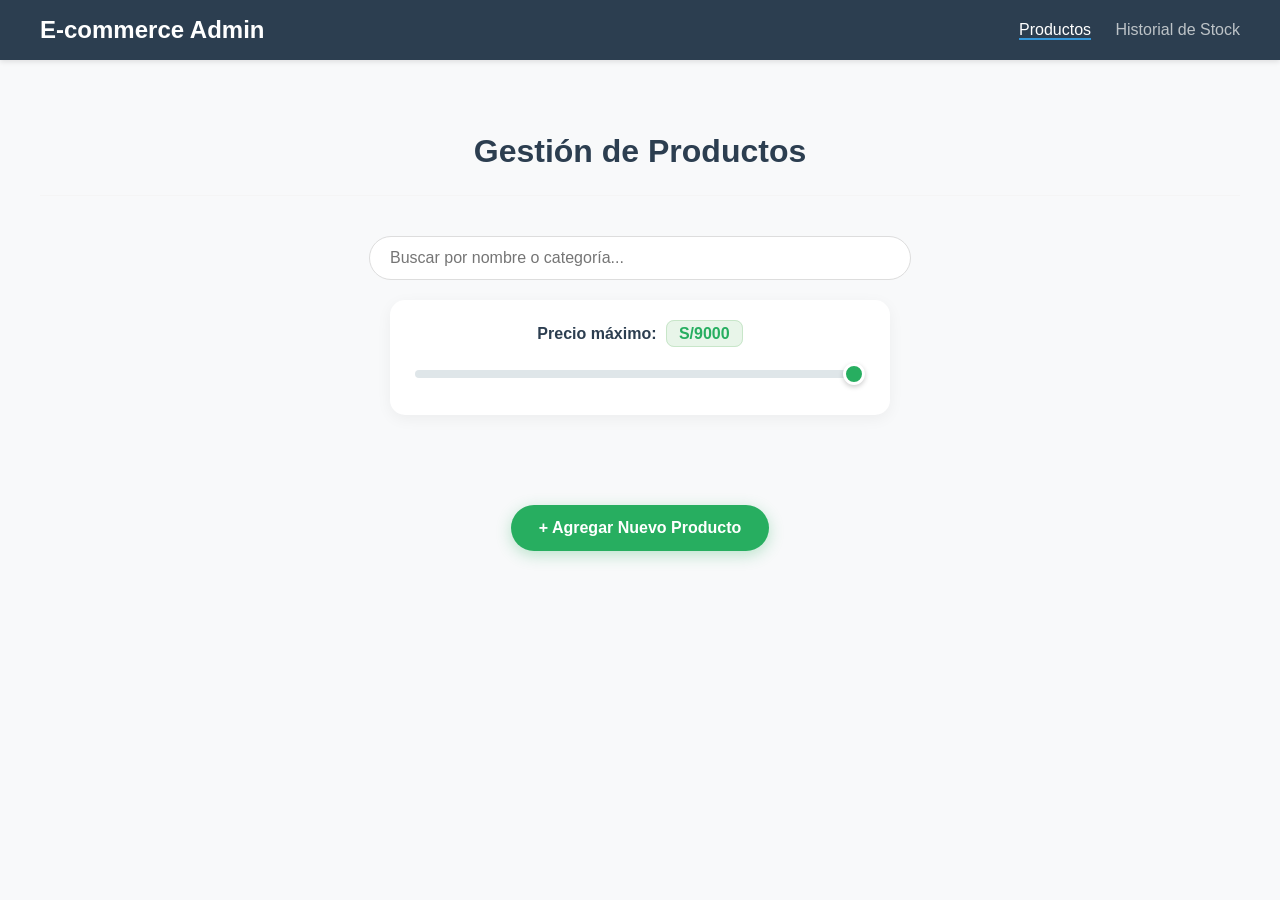
==== commit 062c3274: "Merge branch 'main' of https://github.com/GuillermoGOdev/proyecto_ecommerce into armando" ====
--- a/frontend/index.html
+++ b/frontend/index.html
@@ -7,37 +7,57 @@
     <link rel="stylesheet" href="css/styles.css">
 </head>
 <body>
-    <div class="carrito-top">
+    <nav class="navbar">
+        <div class="nav-container">
+            <span class="logo">E-commerce Admin</span>
+            <div class="nav-links">
+                <a href="index.html" class="active">Productos</a>
+                <a href="historial.html">Historial de Stock</a>
+            </div>
+        </div>
+    </nav>
 
-    <a href="carrito.html" class="btn-carrito">
+    <main class="container">
+        <h1>Gestión de Productos</h1>
+        <div class="filtros-seccion">
+            <div class="filter-container" id="categorias-filtros">
+            </div>
+        </div>
 
-        🛒 Carrito
+        <div class="search-container">
+            <input type="text" id="buscador" placeholder="Buscar por nombre o categoría..." onkeyup="filtrarProductos()">
+        </div>
 
-        <span id="contador-carrito">0</span>
+        <div class="precio-filtro-container">
+            <label for="precioRange">Precio máximo: <span id="precioMaxLabel">S/9000</span></label>
+            <input type="range" id="precioRange" min="0" max="9000" step="50" value="9000" oninput="filtrarProductos()">
+        </div>
 
-    </a>
+        <div id="contenedor-productos"></div>
 
+        <div class="admin-actions">
+    <button class="btn-principal" onclick="abrirModal()">+ Agregar Nuevo Producto</button>
 </div>
-    <h1>Productos</h1>
-    <div class="search-container">
-        <input type="text" id="buscador" placeholder="Buscar por nombre o categoría..." onkeyup="filtrarProductos()">
+
+    <div id="modalProducto" class="modal">
+        <div class="modal-content">
+            <span class="close" onclick="cerrarModal()">&times;</span>
+            <h2>Detalles del Producto</h2>
+            <div class="form-container-modal">
+                <input type="text" id="nombre" placeholder="Nombre del producto">
+            <div class="row">
+                <input type="number" id="precio" placeholder="Precio (S/)">
+                <select id="categoria">
+                    <option value="">Categoría</option>
+                </select>
+            </div>
+                <input type="text" id="imagenURL" placeholder="URL de la imagen">
+                <button class="btn-guardar" onclick="agregarProducto()">Guardar en Catálogo</button>
+            </div>
+        </div>
     </div>
-
-    <div id="contenedor-productos"></div>
-
-    <h2>Agregar Producto</h2>
-        <div class="form-container">
-            <input type="text" id="nombre" placeholder="Nombre">
-            <input type="number" id="precio" placeholder="Precio">
-            <input type="text" id="imagenURL" placeholder="URL de la imagen (https://...)">
-
-            <select id="categoria">
-                <option value="">Seleccione una categoría</option>
-            </select>
-
-            <button onclick="agregarProducto()">Guardar Producto</button>
-        </div>
+    </main>
     
     <script src="js/app.js"></script>
 </body>
-</html>+</html> 
--- a/frontend/css/styles.css
+++ b/frontend/css/styles.css
@@ -1,11 +1,59 @@
+/* Estilos para la Navbar */
+.navbar {
+    background-color: #2c3e50;
+    padding: 1rem 0;
+    color: white;
+    margin-bottom: 2rem;
+    box-shadow: 0 2px 5px rgba(0,0,0,0.1);
+    
+    /* SEGURIDAD DE ANCHO TOTAL */
+    width: 100%;
+    margin-top: 0;
+}
+
+.nav-container {
+    max-width: 1200px;
+    margin: 0 auto;
+    display: flex;
+    justify-content: space-between;
+    align-items: center;
+    padding: 0 20px;
+}
+
+.logo {
+    font-size: 1.5rem;
+    font-weight: bold;
+}
+
+.nav-links a {
+    color: #bdc3c7;
+    text-decoration: none;
+    margin-left: 20px;
+    font-weight: 500;
+    transition: color 0.3s;
+}
+
+.nav-links a:hover, .nav-links a.active {
+    color: white;
+    border-bottom: 2px solid #3498db;
+}
+
+.container {
+    max-width: 1200px;
+    margin: 0 auto;
+    padding: 20px;
+}
+
 /* --- CONFIGURACIÓN GENERAL --- */
 body {
     font-family: 'Segoe UI', Roboto, Helvetica, Arial, sans-serif;
     background-color: #f8f9fa;
     margin: 0;
-    padding: 20px;
+    padding: 0px;
     color: #333;
 }
+
+
 
 h1, h2 {
     text-align: center;
@@ -211,170 +259,168 @@
 
 
 /* Contenedor de notificaciones */
-
-#toast-container{
-
+#toast-container {
     position: fixed;
-
     top: 20px;
-
     right: 20px;
-
-    z-index: 9999;
-}
-
-
-/* TOAST GENERAL */
-.toast{
-width: 420px;
-
-   min-height: 110px;
-
-    margin-bottom: 20px;
-
-    border-radius: 18px;
-
-    overflow: hidden;
-
-    display: flex;
-
-    align-items: stretch;
-
-    box-shadow: 0 8px 20px rgba(0,0,0,0.25);
-
-    animation: aparecer 0.4s ease;
-
-    color: white;
-
-    font-size: 22px;
-
-    font-weight: bold;
-
-    line-height: 1.4;
-
-    text-align: center;
-}
-
-.toast-text{
-
-    width: 100%;
-
-    max-width: 220px;
-
-    display: flex;
-
+    z-index: 1000;
+}
+
+.toast {
+    background-color: #333;
+    color: white;
+    padding: 12px 24px;
+    border-radius: 8px;
+    margin-bottom: 10px;
+    box-shadow: 0 4px 12px rgba(0,0,0,0.15);
+    display: flex;
     align-items: center;
-
+    animation: slideIn 0.3s ease, fadeOut 0.5s ease 2.5s forwards;
+    min-width: 200px;
+}
+
+.toast.success { border-left: 5px solid #28a745; }
+.toast.error { border-left: 5px solid #dc3545; }
+.toast.warning { border-left: 5px solid #ffc107; }
+
+@keyframes slideIn {
+    from { transform: translateX(100%); opacity: 0; }
+    to { transform: translateX(0); opacity: 1; }
+}
+
+@keyframes fadeOut {
+    to { opacity: 0; transform: translateY(-20px); }
+}
+
+
+/*ESTILOS FILTRO POR CATEGORIA*/
+.filtros-seccion {
+    margin-top: 25px;
+    padding-top: 20px;
+    border-top: 1px solid #f5f5f5;
+}
+
+.filter-container {
+    display: flex;
     justify-content: center;
-
-    text-align: center;
-
-    padding: 15px 20px;
-
-    font-size: 22px;
-
-    font-weight: bold;
-
-    line-height: 1.3;
-
-    word-break: break-word;
-}
-
-/* ICONO LATERAL */
-.toast::before{
-
-    content: "🛒";
-    width: 90px;
-    background: #32a0ff;
-    display: flex;
-    align-items: center;
-    justify-content: center;
-    font-size: 38px;
-    flex-shrink: 0;
-    height: 100%;
-}
-
-
-/* TEXTO */
-.toast{
-
-    padding-right: 20px;
-
-    display: flex;
-
-    align-items: center;
-
-    justify-content: center;
-}
-
-.toast{
-
-    position: relative;
-}
-
-.toast::after{
-
-    content: "";
-
-    flex: 1;
-}
-/* SUCCESS */
-.toast.success{
-
-    background: #180a52;
-}
-
-
-/* ERROR */
-.toast.error{
-
-    background: #dc3545;
-}
-
-
-/* WARNING */
-.toast.warning{
-
-    background: #ffc107;
-
-    color: black;
-}
-
-
-/* ICONOS SEGÚN TIPO */
-.toast.success::before{
-
-    content: "🛒";
-}
-
-.toast.error::before{
-
-    content: "❌";
-}
-
-.toast.warning::before{
-
-    content: "⚠️";
-}
-
-
-/* ANIMACIÓN */
-@keyframes aparecer{
-
-    from{
-
-        opacity: 0;
-
-        transform: translateX(100px);
-    }
-
-    to{
-
-        opacity: 1;
-
-        transform: translateX(0);
-    }
-}
+    gap: 10px;
+    flex-wrap: wrap;
+}
+
+.filter-btn {
+    padding: 8px 20px;
+    border: 2px solid #007bff;
+    background-color: white;
+    color: #007bff;
+    border-radius: 25px;
+    cursor: pointer;
+    font-weight: bold;
+    transition: all 0.3s ease;
+}
+
+.filter-btn:hover {
+    background-color: #f0f7ff;
+}
+
+.filter-btn.active {
+    background-color: #007bff;
+    color: white;
+    box-shadow: 0 4px 10px rgba(0, 123, 255, 0.3);
+}
+
+
+/* --- CONTENEDOR DEL SLIDER DE PRECIO --- */
+.precio-filtro-container {
+    max-width: 500px;
+    margin: 20px auto; /* Centra el bloque entero horizontalmente */
+    padding: 25px;     /* Espacio interno para que nada toque los bordes */
+    background: #ffffff;
+    border-radius: 15px;
+    box-shadow: 0 4px 15px rgba(0,0,0,0.05);
+    box-sizing: border-box; /* CRÍTICO: asegura que el padding no estire el div */
+    display: flex;
+    flex-direction: column;
+    align-items: center;    /* Centra los hijos (label e input) */
+}
+
+.precio-filtro-container label {
+    display: block;
+    margin-bottom: 15px;
+    font-weight: 600;
+    color: #2c3e50;
+    font-size: 1rem;
+}
+
+#precioMaxLabel {
+    background: #e8f5e9; /* Verde suave de fondo */
+    color: #27ae60;    /* Verde profesional */
+    padding: 4px 12px;
+    border-radius: 8px;
+    font-weight: bold;
+    margin-left: 5px;
+    border: 1px solid #c8e6c9;
+}
+
+/* --- ESTILOS DEL INPUT RANGE (EL SLIDER) --- */
+input[type=range] {
+    -webkit-appearance: none; /* Quita el estilo por defecto */
+    width: 100%;
+    background: transparent;
+    cursor: pointer;
+    border: none;
+}
+
+input[type=range]:focus {
+    outline: none;
+}
+
+/* La línea/pista del slider (Chrome, Safari, Edge) */
+input[type=range]::-webkit-slider-runnable-track {
+    width: 100%;
+    height: 8px;
+    background: #dfe6e9;
+    border-radius: 5px;
+    transition: background 0.3s;
+}
+
+/* El círculo/botón del slider (Chrome, Safari, Edge) */
+input[type=range]::-webkit-slider-thumb {
+    -webkit-appearance: none;
+    height: 22px;
+    width: 22px;
+    border-radius: 50%;
+    background: #27ae60;
+    border: 3px solid #ffffff;
+    box-shadow: 0 2px 5px rgba(0,0,0,0.2);
+    margin-top: -7px; /* Centra el botón sobre la línea */
+    transition: transform 0.2s ease, background 0.2s ease;
+}
+
+/* Efecto hover al tocar el botón */
+input[type=range]:active::-webkit-slider-thumb {
+    transform: scale(1.2);
+    background: #219150;
+}
+
+/* La línea/pista (Firefox) */
+input[type=range]::-moz-range-track {
+    width: 100%;
+    height: 8px;
+    background: #dfe6e9;
+    border-radius: 5px;
+}
+
+/* El botón (Firefox) */
+input[type=range]::-moz-range-thumb {
+    height: 18px;
+    width: 18px;
+    border-radius: 50%;
+    background: #27ae60;
+    border: 3px solid #ffffff;
+    box-shadow: 0 2px 5px rgba(0,0,0,0.2);
+    cursor: pointer;
+}
+
 
 .search-container {
     margin: 20px 0;
@@ -395,56 +441,252 @@
     box-shadow: 0 0 8px rgba(0, 123, 255, 0.5);
 }
 
-.carrito-top{
-    display: flex;
-    justify-content: flex-end;
-    margin: 20px;
-}
-
-.btn-carrito{
-    background: #007bff;
-
-    color: white;
-
-    padding: 18px 30px;
-
-    border-radius: 18px;
-
+/*Estilos del stock*/
+.stock-bajo {
+    color: #dc3545; /* Rojo */
+    font-weight: bold;
+}
+
+.stock-normal {
+    color: #28a745; /* Verde */
+}
+
+/* Estilo para el botón de surtir */
+.btn-surtir {
+    background-color: #17a2b8; /* Azul cyan profesional */
+}
+
+
+/*ESTILOS DE LAS ACCIONES DE ADMINISTRADOR */
+.admin-actions {
+    display: flex;
+    justify-content: center;
+    margin: 30px 0;
+}
+
+.btn-principal {
+    background-color: #27ae60;
+    color: white;
+    padding: 14px 28px;
+    border: none;
+    border-radius: 50px; /* Estilo redondeado moderno */
+    font-size: 1rem;
+    font-weight: bold;
+    cursor: pointer;
+    box-shadow: 0 4px 15px rgba(39, 174, 96, 0.3);
+    transition: all 0.3s ease;
+}
+
+.btn-principal:hover {
+    transform: translateY(-2px);
+    background-color: #2ecc71;
+    box-shadow: 0 6px 20px rgba(39, 174, 96, 0.4);
+}
+
+/* --- ESTILOS DEL MODAL --- */
+.modal {
+    display: none; 
+    position: fixed; 
+    z-index: 2000; 
+    left: 0;
+    top: 0;
+    width: 100%;
+    height: 100%;
+    background-color: rgba(44, 62, 80, 0.7); /* Color del Navbar con transparencia */
+    backdrop-filter: blur(5px); /* Efecto desenfoque */
+}
+
+.modal-content {
+    background-color: #fff;
+    margin: 10vh auto;
+    padding: 40px;
+    border-radius: 20px;
+    width: 90%;
+    max-width: 500px;
+    box-shadow: 0 15px 35px rgba(0,0,0,0.2);
+    position: relative;
+    animation: zoomIn 0.3s ease;
+}
+
+@keyframes zoomIn {
+    from { transform: scale(0.9); opacity: 0; }
+    to { transform: scale(1); opacity: 1; }
+}
+
+.close {
+    position: absolute;
+    right: 25px;
+    top: 20px;
+    font-size: 28px;
+    color: #95a5a6;
+    cursor: pointer;
+    transition: color 0.2s;
+}
+
+.close:hover {
+    color: #e74c3c;
+}
+
+/* --- FORMULARIO DENTRO DEL MODAL --- */
+.form-container-modal {
+    display: flex;
+    flex-direction: column;
+    gap: 15px;
+    margin-top: 20px;
+}
+
+.form-container-modal h2 {
+    margin-bottom: 10px;
+    border: none;
+    padding: 0;
+}
+
+.form-container-modal .row {
+    display: flex;
+    gap: 15px;
+}
+
+.form-container-modal .row input, 
+.form-container-modal .row select {
+    flex: 1;
+}
+
+.form-container-modal input, 
+.form-container-modal select {
+    padding: 12px 15px;
+    border: 1.5px solid #eee;
+    border-radius: 10px;
+    font-size: 1rem;
+    outline: none;
+    transition: border-color 0.3s;
+}
+
+.form-container-modal input:focus {
+    border-color: #3498db;
+}
+
+.btn-guardar {
+    background-color: #2c3e50;
+    color: white;
+    padding: 15px;
+    border: none;
+    border-radius: 10px;
+    font-weight: bold;
+    font-size: 1rem;
+    cursor: pointer;
+    margin-top: 10px;
+    transition: background 0.3s;
+}
+
+.btn-guardar:hover {
+    background-color: #34495e;
+}
+
+
+
+/*ESTILOS DEL PANEL DE GESTION*/
+/* Header Administrativo */
+.admin-header {
+    background-color: #2c3e50;
+    color: white;
+    padding: 1.5rem;
+    display: flex;
+    justify-content: space-between;
+    align-items: center;
+    box-shadow: 0 4px 10px rgba(0,0,0,0.1);
+}
+
+.admin-header h1 {
+    font-size: 1.4rem;
+    margin: 0;
+}
+
+.btn-nav {
+    color: #bdc3c7;
     text-decoration: none;
-
-    font-weight: bold;
-
-    font-size: 24px;
-
-    display: flex;
-
-    align-items: center;
-
-    gap: 12px;
-
-    box-shadow: 0 6px 15px rgba(0,0,0,0.2);
-
-    transition: 0.3s;
-}
-
-#contador-carrito{
-   background: white;
-
-    color: #007bff;
-
-    width: 35px;
-
-    height: 35px;
-
-    border-radius: 50%;
-
-    display: flex;
-
-    align-items: center;
-
-    justify-content: center;
-
-    font-size: 18px;
-
+    margin-left: 1.5rem;
+    padding: 0.5rem 1rem;
+    border-radius: 5px;
+    transition: all 0.3s;
+}
+
+.btn-nav:hover {
+    color: white;
+    background-color: rgba(255,255,255,0.1);
+}
+
+.btn-nav.active {
+    color: white;
+    background-color: #3498db;
+    font-weight: bold;
+}
+
+.table-section {
+    margin-top: 2rem;
+    background: white;
+    padding: 20px;
+    border-radius: 10px;
+    box-shadow: 0 4px 6px rgba(0,0,0,0.05);
+}
+
+.table-wrapper {
+    overflow-x: auto; /* Permite scroll horizontal en celulares */
+}
+
+table {
+    width: 100%;
+    border-collapse: collapse;
+    margin-top: 1rem;
+    font-family: 'Segoe UI', Tahoma, Geneva, Verdana, sans-serif;
+}
+
+th {
+    background-color: #f8f9fa;
+    color: #7f8c8d;
+    text-transform: uppercase;
+    font-size: 0.85rem;
+    letter-spacing: 1px;
+    padding: 15px;
+    border-bottom: 2px solid #eee;
+    text-align: left;
+}
+
+td {
+    padding: 15px;
+    border-bottom: 1px solid #f1f1f1;
+    color: #34495e;
+    font-size: 0.95rem;
+}
+
+tr:hover {
+    background-color: #fcfcfc;
+}
+
+/* Colores para las operaciones */
+.badge {
+    padding: 5px 10px;
+    border-radius: 15px;
+    font-size: 0.75rem;
+    font-weight: bold;
+}
+
+.badge.entrada {
+    background-color: #d4edda;
+    color: #155724;
+}
+
+.badge.salida {
+    background-color: #f8d7da;
+    color: #721c24;
+}
+
+/* Resaltar la cantidad */
+.cantidad-positiva {
+    color: #27ae60;
+    font-weight: bold;
+}
+
+.cantidad-negativa {
+    color: #e74c3c;
     font-weight: bold;
 }
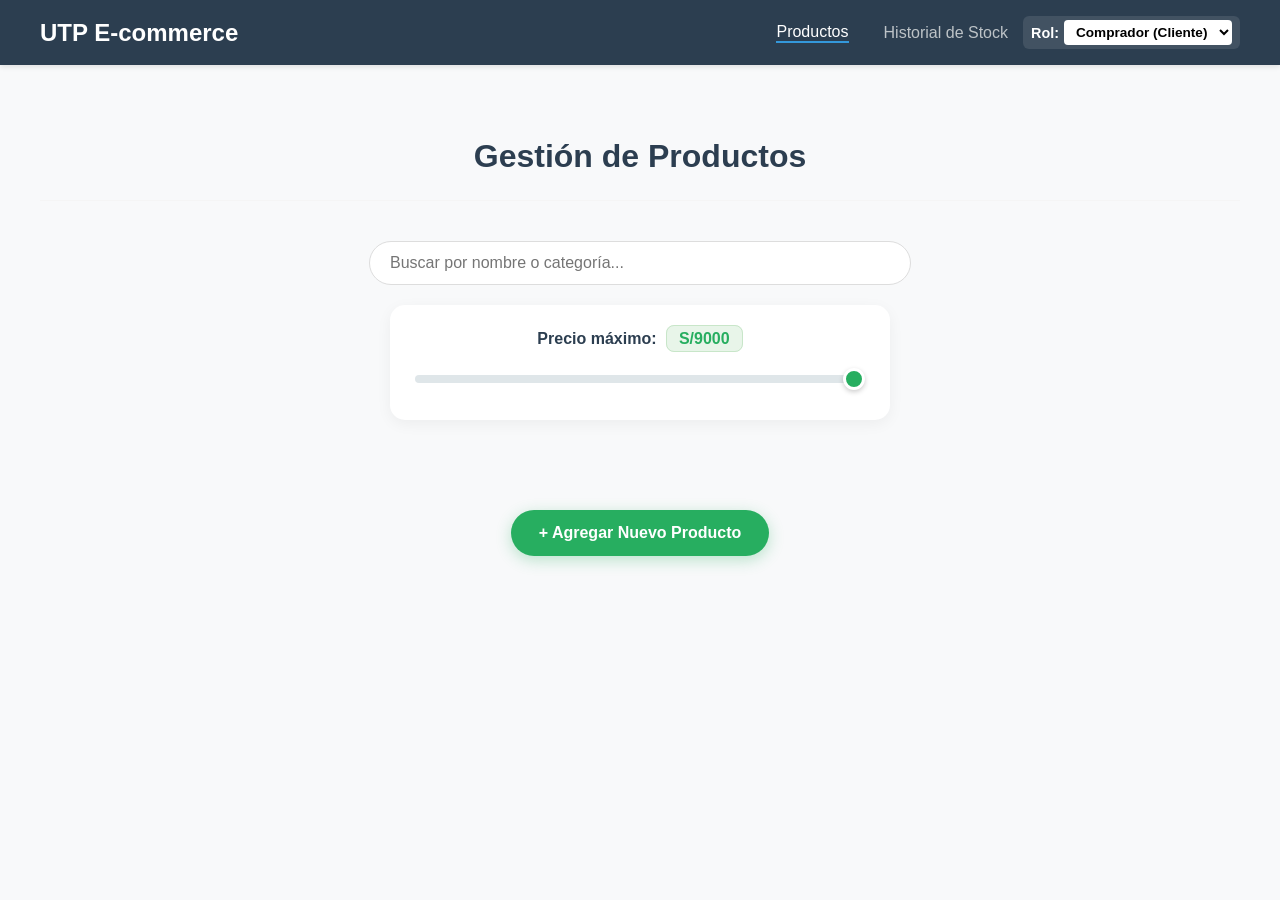
==== commit 4e12dbbe: "agregando los patrones del curso" ====
--- a/frontend/index.html
+++ b/frontend/index.html
@@ -9,10 +9,19 @@
 <body>
     <nav class="navbar">
         <div class="nav-container">
-            <span class="logo">E-commerce Admin</span>
-            <div class="nav-links">
+            <span class="logo" style="display: flex; align-items: center; gap: 8px;">UTP E-commerce</span>
+            <div class="nav-links" style="display: flex; align-items: center; gap: 15px;">
                 <a href="index.html" class="active">Productos</a>
-                <a href="historial.html">Historial de Stock</a>
+                <a href="historial.html" id="nav-historial">Historial de Stock</a>
+                
+                <!-- Selector de Rol (Sin emojis) -->
+                <div class="rol-selector-container" style="display: flex; align-items: center; gap: 5px; background: rgba(255,255,255,0.1); padding: 4px 8px; border-radius: 6px;">
+                    <label for="rol-select" style="color: white; font-weight: bold; font-size: 0.9rem;">Rol:</label>
+                    <select id="rol-select" onchange="cambiarRolDeSesion(this.value)" style="padding: 4px 8px; border-radius: 4px; border: none; font-weight: bold; background: #fff; cursor: pointer; font-size: 0.85rem;">
+                        <option value="CLIENTE">Comprador (Cliente)</option>
+                        <option value="ADMIN">Administrador</option>
+                    </select>
+                </div>
             </div>
         </div>
     </nav>
@@ -60,4 +69,4 @@
     
     <script src="js/app.js"></script>
 </body>
-</html> +</html>
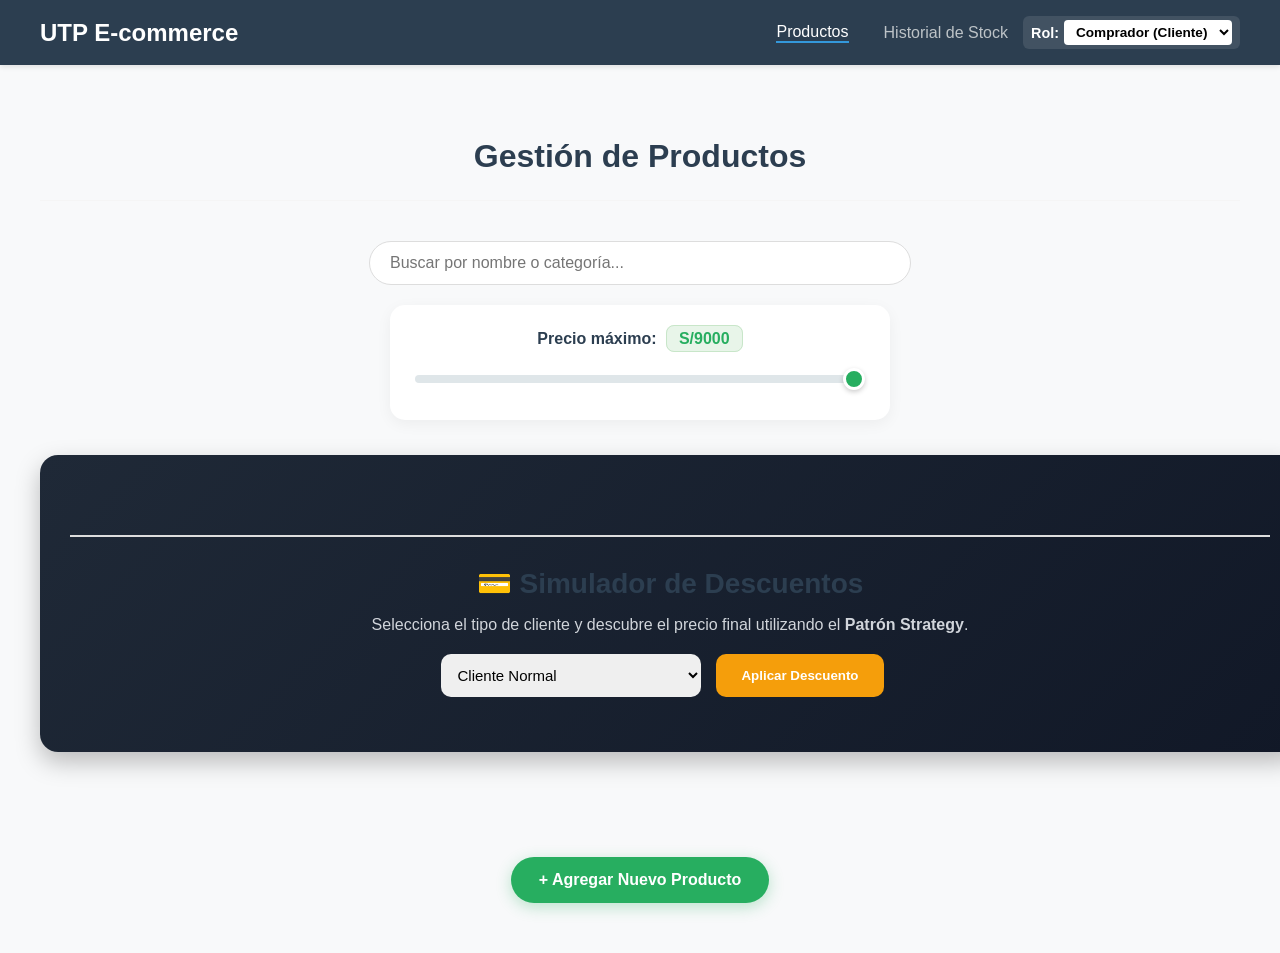
==== commit b57e7773: "patron strategy" ====
--- a/frontend/index.html
+++ b/frontend/index.html
@@ -42,6 +42,40 @@
             <input type="range" id="precioRange" min="0" max="9000" step="50" value="9000" oninput="filtrarProductos()">
         </div>
 
+        <section class="strategy-card">
+
+    <div class="strategy-info">
+
+        <h2>💳 Simulador de Descuentos</h2>
+
+        <p>
+            Selecciona el tipo de cliente y descubre el precio final
+            utilizando el <strong>Patrón Strategy</strong>.
+        </p>
+
+    </div>
+
+    <div class="strategy-controls">
+
+        <select id="tipoCliente">
+
+            <option value="normal">Cliente Normal</option>
+            <option value="premium">Cliente Premium (10%)</option>
+            <option value="vip">Cliente VIP (20%)</option>
+            <option value="black">Black Friday (30%)</option>
+
+        </select>
+
+        <button onclick="calcularDescuento()">
+
+            Aplicar Descuento
+
+        </button>
+        <div id="resultadoDescuento"></div>
+
+    </div>
+</section>
+
         <div id="contenedor-productos"></div>
 
         <div class="admin-actions">
@@ -69,4 +103,4 @@
     
     <script src="js/app.js"></script>
 </body>
-</html>+</html>
--- a/frontend/css/styles.css
+++ b/frontend/css/styles.css
@@ -689,4 +689,141 @@
 .cantidad-negativa {
     color: #e74c3c;
     font-weight: bold;
+}
+.strategy-card{
+
+    margin:35px auto;
+
+    width:100%;
+
+    background:linear-gradient(135deg,#1f2937,#111827);
+
+    border-radius:18px;
+
+    padding:30px;
+
+    color:white;
+
+    box-shadow:0 10px 25px rgba(0,0,0,.25);
+
+}
+
+.strategy-info{
+
+    text-align:center;
+
+    margin-bottom:20px;
+
+}
+
+.strategy-info h2{
+
+    margin-bottom:10px;
+
+    font-size:28px;
+
+}
+
+.strategy-info p{
+
+    color:#d1d5db;
+
+}
+
+.strategy-controls{
+
+    display:flex;
+
+    justify-content:center;
+
+    gap:15px;
+
+    flex-wrap:wrap;
+
+    margin-bottom:25px;
+
+}
+
+.strategy-controls select{
+
+    padding:12px;
+
+    border:none;
+
+    border-radius:10px;
+
+    width:260px;
+
+    font-size:15px;
+
+}
+
+.strategy-controls button{
+
+    padding:12px 25px;
+
+    border:none;
+
+    border-radius:10px;
+
+    background:#f59e0b;
+
+    color:white;
+
+    cursor:pointer;
+
+    font-weight:bold;
+
+    transition:.3s;
+
+}
+
+.strategy-controls button:hover{
+
+    background:#d97706;
+
+}
+
+.strategy-result{
+
+    background:white;
+
+    color:#222;
+
+    border-radius:15px;
+
+    padding:20px;
+
+}
+
+.strategy-result h3{
+
+    text-align:center;
+
+    margin-bottom:15px;
+
+}
+
+.strategy-result p{
+
+    font-size:18px;
+
+    margin:10px 0;
+
+}
+
+.strategy-result span{
+
+    float:right;
+
+    font-weight:bold;
+
+}
+
+.precio-descuento{
+
+    color:#16a34a;
+
+    font-size:22px;
+
 }
